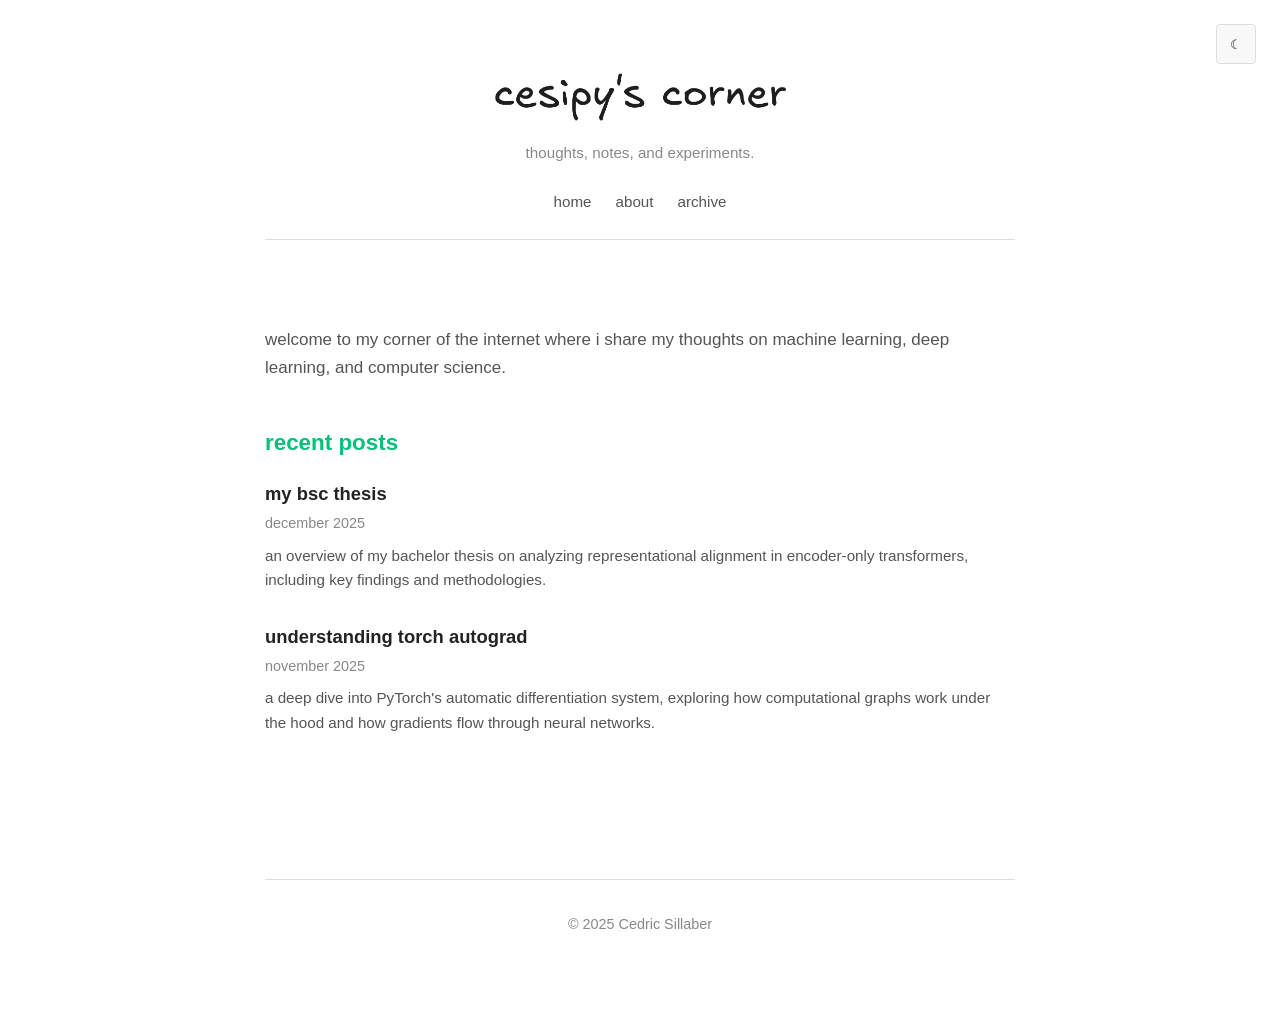
==== index.html @ 5516c19c "add cloudflare tracking" ====
<!DOCTYPE html>
<html lang="en">
<head>
    <meta charset="UTF-8">
    <meta name="viewport" content="width=device-width, initial-scale=1.0">
    <title>Cesipy's Corner</title>
    <link rel="stylesheet" href="./styles.css">
</head>
<body>
  <button class="theme-toggle" id="theme-toggle" aria-label="Toggle dark mode">☾</button>

  <header>
    <img src="./assets/cesipis_corner_black_text.png" alt="Cesipy's Corner Logo" class="logo-light">
    <img src="./assets/cesipis_corner_white_text.png" alt="Cesipy's Corner Logo" class="logo-dark">
    <p>thoughts, notes, and experiments.</p>
    <nav>
      <a href="index.html">home</a>
      <a href="about.html">about</a>
      <a href="archive.html">archive</a>
    </nav>
    <hr>
  </header>

  <main>
    <p>welcome to my corner of the internet where i share my thoughts on machine learning, deep learning, and computer science.</p>

    <h2>recent posts</h2>

    <ul class="post-list">
      <li>
        <h3 class="post-title">
          <a href="posts/bachelor-thesis.html">my bsc thesis</a>
        </h3>
        <div class="post-meta">december 2025</div>
        <p class="post-excerpt">an overview of my bachelor thesis on analyzing representational alignment in encoder-only transformers, including key findings and methodologies.</p>
      </li>
      <li>
        <h3 class="post-title">
          <a href="posts/torch-autograd.html">understanding torch autograd</a>
        </h3>
        <div class="post-meta">november 2025</div>
        <p class="post-excerpt">a deep dive into PyTorch's automatic differentiation system, exploring how computational graphs work under the hood and how gradients flow through neural networks.</p>
      </li>
    </ul>
  </main>

  <footer>
    <p>© 2025 Cedric Sillaber</p>
  </footer>

  <script>
    // Dark mode toggle
    const themeToggle = document.getElementById('theme-toggle');
    const body = document.body;

    // Check for saved theme preference or default to system preference
    const currentTheme = localStorage.getItem('theme');
    if (currentTheme) {
      body.classList.add(currentTheme);
      themeToggle.textContent = currentTheme === 'dark-mode' ? '☀' : '☾';
    }

    themeToggle.addEventListener('click', () => {
      if (body.classList.contains('dark-mode')) {
        body.classList.remove('dark-mode');
        body.classList.add('light-mode');
        themeToggle.textContent = '☾';
        localStorage.setItem('theme', 'light-mode');
      } else {
        body.classList.remove('light-mode');
        body.classList.add('dark-mode');
        themeToggle.textContent = '☀';
        localStorage.setItem('theme', 'dark-mode');
      }
    });
  </script>

  <!-- Cloudflare Web Analytics -->
  <script defer src='https://static.cloudflareinsights.com/beacon.min.js' data-cf-beacon='{"token": "4607e4d2628345e4b4735caaa83aba09"}'></script>
  <!-- End Cloudflare Web Analytics -->
</body>
</html>
---- styles.css ----
:root {
  --accent-color: #06c078;
  --accent-hover: #059760;
  --text-primary: #222;
  --text-secondary: #555;
  --text-meta: #888;
  --border-light: #ddd;
  --bg-white: #ffffff;
  --bg-subtle: #f8f8f8;
  --code-bg: #f5f5f5;
}

@media (prefers-color-scheme: dark) {
  :root {
    --text-primary: #e5e5e5;
    --text-secondary: #aaa;
    --text-meta: #888;
    --border-light: #444;
    --bg-white: #1a1a1a;
    --bg-subtle: #252525;
    --code-bg: #2a2a2a;
  }
}

/* Manual dark mode toggle */
body.dark-mode {
  --text-primary: #e5e5e5;
  --text-secondary: #aaa;
  --text-meta: #888;
  --border-light: #444;
  --bg-white: #1a1a1a;
  --bg-subtle: #252525;
  --code-bg: #2a2a2a;
}

body.light-mode {
  --text-primary: #222;
  --text-secondary: #555;
  --text-meta: #888;
  --border-light: #ddd;
  --bg-white: #ffffff;
  --bg-subtle: #f8f8f8;
  --code-bg: #f5f5f5;
}

/* =====================================================
   BASE TYPOGRAPHY & LAYOUT
   ===================================================== */
body {
  font-family: -apple-system, BlinkMacSystemFont, 'Segoe UI', 'Helvetica', 'Arial', sans-serif;
  font-size: 17px;
  line-height: 1.7;
  color: var(--text-primary);
  background: var(--bg-white);
  max-width: 750px;
  margin: 0 auto;
  padding: 2rem 2rem 4rem;
}

@media (max-width: 768px) {
  body {
    font-size: 16px;
    padding: 1.5rem 1.25rem 3rem;
  }
}

/* =====================================================
   HEADER
   ===================================================== */
.logo-dark {
  display: none;
}

.logo-light {
  display: block;
  margin: 0 auto;
}

@media (prefers-color-scheme: dark) {
  .logo-dark {
    display: block;
    margin: 0 auto;
  }
  .logo-light {
    display: none;
  }
}

/* Manual dark mode logo switching */
body.dark-mode .logo-dark {
  display: block;
  margin: 0 auto;
}

body.dark-mode .logo-light {
  display: none;
}

body.light-mode .logo-dark {
  display: none;
}

body.light-mode .logo-light {
  display: block;
  margin: 0 auto;
}

header {
  padding: 2rem 0 1.5rem;
  text-align: center;
}

header img {
  max-width: 300px !important;
  width: 100% !important;
  background: var(--bg-white);
}

header p {
  font-size: 0.95rem;
  color: var(--text-meta);
  margin: 1rem 0 1.5rem;
}

header nav {
  display: flex;
  gap: 1.5rem;
  justify-content: center;
  align-items: center;
  flex-wrap: wrap;
  font-size: 0.95rem;
  margin-bottom: 1.5rem;
}

header nav a {
  color: var(--text-secondary);
  text-decoration: none;
  transition: color 0.2s ease;
}

header nav a:hover {
  color: var(--accent-color);
}

header hr {
  border: none;
  height: 1px;
  background: var(--border-light);
  margin: 0;
}

/* Dark mode toggle button */
.theme-toggle {
  position: fixed;
  top: 1.5rem;
  right: 1.5rem;
  background: var(--bg-subtle);
  border: 1px solid var(--border-light);
  border-radius: 4px;
  width: 40px;
  height: 40px;
  display: flex;
  align-items: center;
  justify-content: center;
  cursor: pointer;
  transition: all 0.2s ease;
  z-index: 1000;
  color: var(--text-primary);
}

.theme-toggle:hover {
  background: var(--accent-color);
  border-color: var(--accent-color);
  color: white;
}

@media (max-width: 768px) {
  .theme-toggle {
    top: 1rem;
    right: 1rem;
    width: 36px;
    height: 36px;
  }
}

/* =====================================================
   MAIN CONTENT
   ===================================================== */
main {
  padding: 2.5rem 0 3rem;
}

main > p:first-child {
  color: var(--text-secondary);
  margin-bottom: 2.5rem;
}

/* Typography */
h1, h2, h3, h4, h5, h6 {
  font-weight: 600;
  color: var(--text-primary);
  margin-top: 2em;
  margin-bottom: 0.75em;
  line-height: 1.3;
}

h1 {
  font-size: 1.8rem;
  margin-top: 0;
  margin-bottom: 0.5em;
}

h2 {
  font-size: 1.4rem;
  margin-top: 2em;
  color: var(--accent-color);
}

h3 {
  font-size: 1.2rem;
}

h4 {
  font-size: 1.05rem;
}

@media (max-width: 768px) {
  h1 { font-size: 1.6rem; }
  h2 { font-size: 1.3rem; }
}

/* Links */
a {
  color: var(--accent-color);
  text-decoration: none;
}

a:hover {
  text-decoration: underline;
}

main p {
  margin: 1.25em 0;
}

/* =====================================================
   POST LIST
   ===================================================== */
.post-list {
  list-style: none;
  padding: 0;
  margin: 1.5rem 0 0;
}

.post-list li {
  margin-bottom: 2rem;
}

.post-title {
  font-size: 1.15rem;
  font-weight: 600;
  line-height: 1.4;
  margin: 0 0 0.25rem;
}

.post-title a {
  color: var(--text-primary);
}

.post-title a:hover {
  color: var(--accent-color);
  text-decoration: none;
}

.post-meta {
  font-size: 0.9rem;
  color: var(--text-meta);
  margin-bottom: 0.5rem;
}

.post-excerpt {
  color: var(--text-secondary);
  font-size: 0.95rem;
  line-height: 1.6;
  margin: 0;
}

/* =====================================================
   ABOUT PAGE
   ===================================================== */
.profile-container {
  display: flex;
  gap: 2rem;
  align-items: flex-start;
  margin: 1.5rem 0 2rem;
}

.profile-img {
  border-radius: 4px;
  max-width: 150px;
  min-width: 150px;
  height: auto;
}

.intro {
  flex: 1;
}

.intro p {
  line-height: 1.7;
}

.intro ul {
  list-style: none;
  padding: 0;
  margin: 1rem 0;
}

.intro ul li {
  margin: 0.5rem 0;
}

.link-list li {
  padding-left: 1.2rem;
  position: relative;
}

.link-list li::before {
  content: '→';
  position: absolute;
  left: 0;
  color: var(--accent-color);
}

@media (max-width: 600px) {
  .profile-container {
    flex-direction: column;
    align-items: center;
    text-align: center;
  }

  .profile-img {
    max-width: 140px;
    min-width: 140px;
  }

  .intro ul li {
    text-align: left;
  }
}

/* =====================================================
   FOOTER
   ===================================================== */
footer {
  margin-top: 4rem;
  padding: 2rem 0 2rem;
  border-top: 1px solid var(--border-light);
  text-align: center;
}

footer p {
  font-size: 0.9rem;
  color: var(--text-meta);
  margin: 0;
}

/* =====================================================
   BLOG POST CONTENT
   ===================================================== */
article {
  margin: 0;
}

/* Code */
code {
  font-family: 'Monaco', 'Consolas', 'Courier New', monospace;
  font-size: 0.9em;
  background: var(--code-bg);
  padding: 0.15em 0.35em;
  border-radius: 3px;
}

pre {
  background: var(--bg-subtle) !important;
  border: 1px solid var(--border-light) !important;
  border-radius: 4px !important;
  padding: 1rem !important;
  overflow-x: auto;
  margin: 1.5em 0 !important;
  line-height: 1.5;
}

pre code {
  background: none !important;
  padding: 0 !important;
  font-size: 0.85rem;
  box-shadow: none !important;
}

/* Prism syntax highlighting overrides */
pre[class*="language-"] {
  background: var(--bg-subtle) !important;
  border: 1px solid var(--border-light) !important;
}

@media (prefers-color-scheme: dark) {
  pre[class*="language-"] {
    background: var(--bg-subtle) !important;
  }

  /* Adjust Prism colors for dark mode */
  .token.comment,
  .token.prolog,
  .token.doctype,
  .token.cdata {
    color: #999 !important;
  }

  .token.punctuation {
    color: #ccc !important;
  }

  .token.property,
  .token.tag,
  .token.boolean,
  .token.number,
  .token.constant,
  .token.symbol,
  .token.deleted {
    color: #f08d49 !important;
  }

  .token.selector,
  .token.attr-name,
  .token.string,
  .token.char,
  .token.builtin,
  .token.inserted {
    color: #7ec699 !important;
  }

  .token.operator,
  .token.entity,
  .token.url,
  .language-css .token.string,
  .style .token.string {
    color: #67cdcc !important;
  }

  .token.atrule,
  .token.attr-value,
  .token.keyword {
    color: #cc99cd !important;
  }

  .token.function,
  .token.class-name {
    color: #f8c555 !important;
  }
}

/* Blockquotes */
blockquote {
  border-left: 3px solid var(--border-light);
  padding-left: 1.5rem;
  margin: 1.5em 0;
  color: var(--text-secondary);
}

/* Lists */
ul, ol {
  margin: 1em 0;
  padding-left: 2em;
}

li {
  margin: 0.35em 0;
}

/* Images */
article img {
  max-width: 100%;
  height: auto;
  display: block;
  margin: 2rem auto;
}

/* Tables */
table {
  width: 100%;
  border-collapse: collapse;
  margin: 1.5em 0;
  font-size: 0.95rem;
}

th, td {
  padding: 0.6rem 0.75rem;
  text-align: left;
  border-bottom: 1px solid var(--border-light);
}

th {
  font-weight: 600;
}

/* Horizontal rules */
hr {
  border: none;
  height: 1px;
  background: var(--border-light);
  margin: 2.5rem 0;
}

/* =====================================================
   ARCHIVE PAGE
   ===================================================== */
.archive-list {
  list-style: none;
  padding: 0;
  margin: 1.5rem 0 3rem;
}

.archive-list li {
  margin: 0.75rem 0;
  display: flex;
  gap: 1.5rem;
  align-items: baseline;
}

.archive-date {
  font-size: 0.9rem;
  color: var(--text-meta);
  min-width: 80px;
  flex-shrink: 0;
}
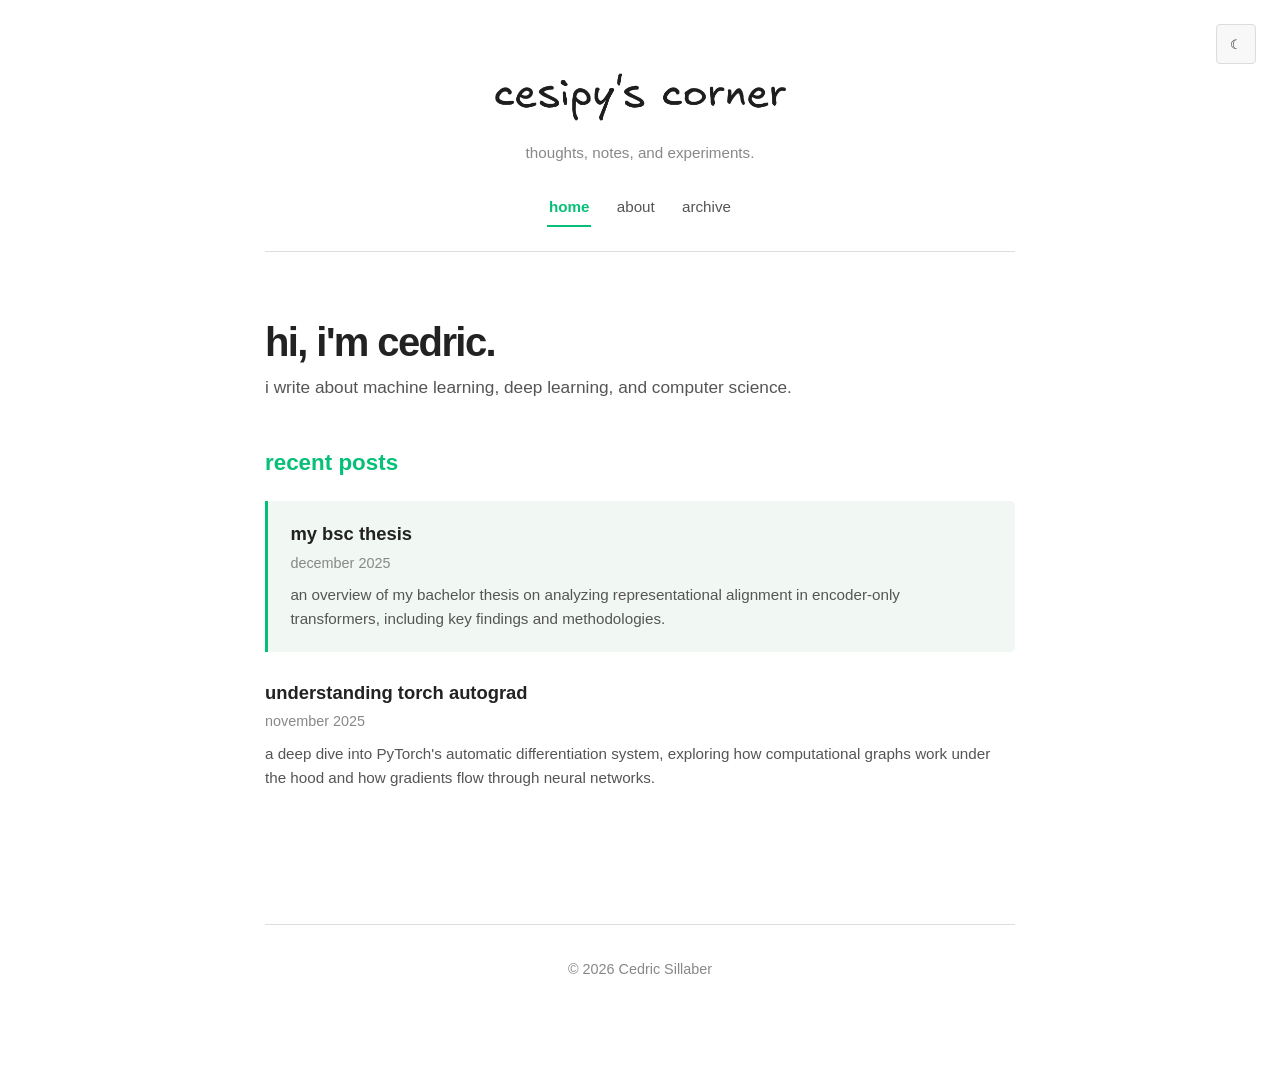
==== commit 8b5bbd23: "update webiste style" ====
--- a/index.html
+++ b/index.html
@@ -5,6 +5,9 @@
     <meta name="viewport" content="width=device-width, initial-scale=1.0">
     <title>Cesipy's Corner</title>
     <link rel="stylesheet" href="./styles.css">
+    <script defer src="./cursor-glow.js"></script>
+    <link rel="canonical" href="https://cesipy.github.io/">
+    <meta name="google-site-verification" content="-gZW8xuaeFI383k-vrUOsY-yexGd0S3ixxTPkyID098" />
 </head>
 <body>
   <button class="theme-toggle" id="theme-toggle" aria-label="Toggle dark mode">☾</button>
@@ -14,7 +17,7 @@
     <img src="./assets/cesipis_corner_white_text.png" alt="Cesipy's Corner Logo" class="logo-dark">
     <p>thoughts, notes, and experiments.</p>
     <nav>
-      <a href="index.html">home</a>
+      <a href="index.html" aria-current="page">home</a>
       <a href="about.html">about</a>
       <a href="archive.html">archive</a>
     </nav>
@@ -22,12 +25,15 @@
   </header>
 
   <main>
-    <p>welcome to my corner of the internet where i share my thoughts on machine learning, deep learning, and computer science.</p>
+    <section class="home-intro" aria-labelledby="home-title">
+      <h1 id="home-title">hi, i'm cedric.</h1>
+      <p>i write about machine learning, deep learning, and computer science.</p>
+    </section>
 
     <h2>recent posts</h2>
 
     <ul class="post-list">
-      <li>
+      <li class="featured-post">
         <h3 class="post-title">
           <a href="posts/bachelor-thesis.html">my bsc thesis</a>
         </h3>
@@ -45,7 +51,7 @@
   </main>
 
   <footer>
-    <p>© 2025 Cedric Sillaber</p>
+    <p>© 2026 Cedric Sillaber</p>
   </footer>
 
   <script>
@@ -79,4 +85,4 @@
   <script defer src='https://static.cloudflareinsights.com/beacon.min.js' data-cf-beacon='{"token": "4607e4d2628345e4b4735caaa83aba09"}'></script>
   <!-- End Cloudflare Web Analytics -->
 </body>
-</html>+</html>
--- a/styles.css
+++ b/styles.css
@@ -8,6 +8,7 @@
   --border-light: #ddd;
   --bg-white: #ffffff;
   --bg-subtle: #f8f8f8;
+  --bg-featured: #f1f7f3;
   --code-bg: #f5f5f5;
 }
 
@@ -19,6 +20,7 @@
     --border-light: #444;
     --bg-white: #1a1a1a;
     --bg-subtle: #252525;
+    --bg-featured: #202d27;
     --code-bg: #2a2a2a;
   }
 }
@@ -31,6 +33,7 @@
   --border-light: #444;
   --bg-white: #1a1a1a;
   --bg-subtle: #252525;
+  --bg-featured: #202d27;
   --code-bg: #2a2a2a;
 }
 
@@ -41,6 +44,7 @@
   --border-light: #ddd;
   --bg-white: #ffffff;
   --bg-subtle: #f8f8f8;
+  --bg-featured: #f1f7f3;
   --code-bg: #f5f5f5;
 }
 
@@ -135,12 +139,21 @@
 
 header nav a {
   color: var(--text-secondary);
+  padding: 0.3rem 0.1rem;
+  border-bottom: 2px solid transparent;
   text-decoration: none;
-  transition: color 0.2s ease;
+  transition: color 0.2s ease, border-color 0.2s ease;
+}
+
+header nav a[aria-current="page"] {
+  color: var(--accent-color);
+  border-bottom-color: var(--accent-color);
+  font-weight: 600;
 }
 
 header nav a:hover {
-  color: var(--accent-color);
+  color: var(--accent-hover);
+  border-bottom-color: var(--accent-hover);
 }
 
 header hr {
@@ -172,7 +185,8 @@
 .theme-toggle:hover {
   background: var(--accent-color);
   border-color: var(--accent-color);
-  color: white;
+  color: var(--bg-white);
+  transform: rotate(12deg);
 }
 
 @media (max-width: 768px) {
@@ -194,6 +208,48 @@
 main > p:first-child {
   color: var(--text-secondary);
   margin-bottom: 2.5rem;
+}
+
+.home-intro {
+  margin: 0 0 2.5rem;
+}
+
+.home-intro h1 {
+  font-size: clamp(2rem, 5vw, 2.5rem);
+  letter-spacing: -0.04em;
+  margin-bottom: 0.35rem;
+}
+
+.home-intro p {
+  color: var(--text-secondary);
+  font-size: 1.08rem;
+  margin: 0;
+}
+
+.home-intro,
+.home-intro + h2,
+.home-intro ~ .post-list {
+  animation: rise-in 0.55s ease-out both;
+}
+
+.home-intro + h2 {
+  animation-delay: 0.08s;
+}
+
+.home-intro ~ .post-list {
+  animation-delay: 0.16s;
+}
+
+@keyframes rise-in {
+  from {
+    opacity: 0;
+    transform: translateY(10px);
+  }
+
+  to {
+    opacity: 1;
+    transform: translateY(0);
+  }
 }
 
 /* Typography */
@@ -237,6 +293,7 @@
 }
 
 a:hover {
+  color: var(--accent-hover);
   text-decoration: underline;
 }
 
@@ -254,7 +311,37 @@
 }
 
 .post-list li {
-  margin-bottom: 2rem;
+  margin: 0;
+  padding: 1.35rem 0;
+  border-bottom: 1px solid var(--border-light);
+}
+
+.post-list li:first-child {
+  padding-top: 0;
+}
+
+.post-list li:last-child {
+  border-bottom: 0;
+}
+
+.post-list li.featured-post {
+  margin: 0 0 0.25rem;
+  padding: 1.25rem 1.4rem;
+  border: 0;
+  border-left: 3px solid var(--accent-color);
+  border-radius: 0 5px 5px 0;
+  background: var(--bg-featured);
+  transition: transform 0.25s ease, box-shadow 0.25s ease;
+}
+
+.post-list li.featured-post:hover,
+.post-list li.featured-post:focus-within {
+  transform: translateY(-3px);
+  box-shadow: 0 10px 24px rgba(0, 0, 0, 0.1);
+}
+
+.post-list li.featured-post + li {
+  padding-top: 1.5rem;
 }
 
 .post-title {
@@ -266,11 +353,25 @@
 
 .post-title a {
   color: var(--text-primary);
+  display: inline-block;
+  transition: color 0.2s ease, transform 0.2s ease;
 }
 
 .post-title a:hover {
-  color: var(--accent-color);
+  color: var(--accent-hover);
   text-decoration: none;
+}
+
+.post-list li:not(.featured-post) .post-title a:hover,
+.post-list li:not(.featured-post) .post-title a:focus-visible {
+  transform: translateX(4px);
+}
+
+.post-title a:focus-visible,
+header nav a:focus-visible {
+  outline: 2px solid var(--accent-color);
+  outline-offset: 4px;
+  border-radius: 2px;
 }
 
 .post-meta {
@@ -334,6 +435,14 @@
 }
 
 @media (max-width: 600px) {
+  .home-intro h1 {
+    font-size: 2rem;
+  }
+
+  .post-list li.featured-post {
+    padding: 1rem 1.1rem;
+  }
+
   .profile-container {
     flex-direction: column;
     align-items: center;
@@ -534,4 +643,51 @@
   color: var(--text-meta);
   min-width: 80px;
   flex-shrink: 0;
-}+}
+
+@media (prefers-reduced-motion: reduce) {
+  .home-intro,
+  .home-intro + h2,
+  .home-intro ~ .post-list {
+    animation: none;
+  }
+
+  .theme-toggle,
+  .post-list li.featured-post,
+  .post-title a {
+    transition: none;
+  }
+
+  .theme-toggle:hover,
+  .post-list li.featured-post:hover,
+  .post-list li.featured-post:focus-within,
+  .post-list li:not(.featured-post) .post-title a:hover,
+  .post-list li:not(.featured-post) .post-title a:focus-visible {
+    transform: none;
+  }
+}
+
+@media (hover: hover) and (pointer: fine) and (prefers-reduced-motion: no-preference) {
+  body {
+    isolation: isolate;
+  }
+
+  .cursor-glow {
+    position: fixed;
+    top: 0;
+    left: 0;
+    z-index: -1;
+    width: 144px;
+    height: 144px;
+    border-radius: 50%;
+    background: radial-gradient(circle, rgba(6, 192, 120, 0.12) 0%, rgba(6, 192, 120, 0.06) 38%, rgba(6, 192, 120, 0) 74%);
+    opacity: 0;
+    pointer-events: none;
+    transition: opacity 220ms ease;
+    will-change: transform, opacity;
+  }
+
+  .cursor-glow.is-visible {
+    opacity: 1;
+  }
+}
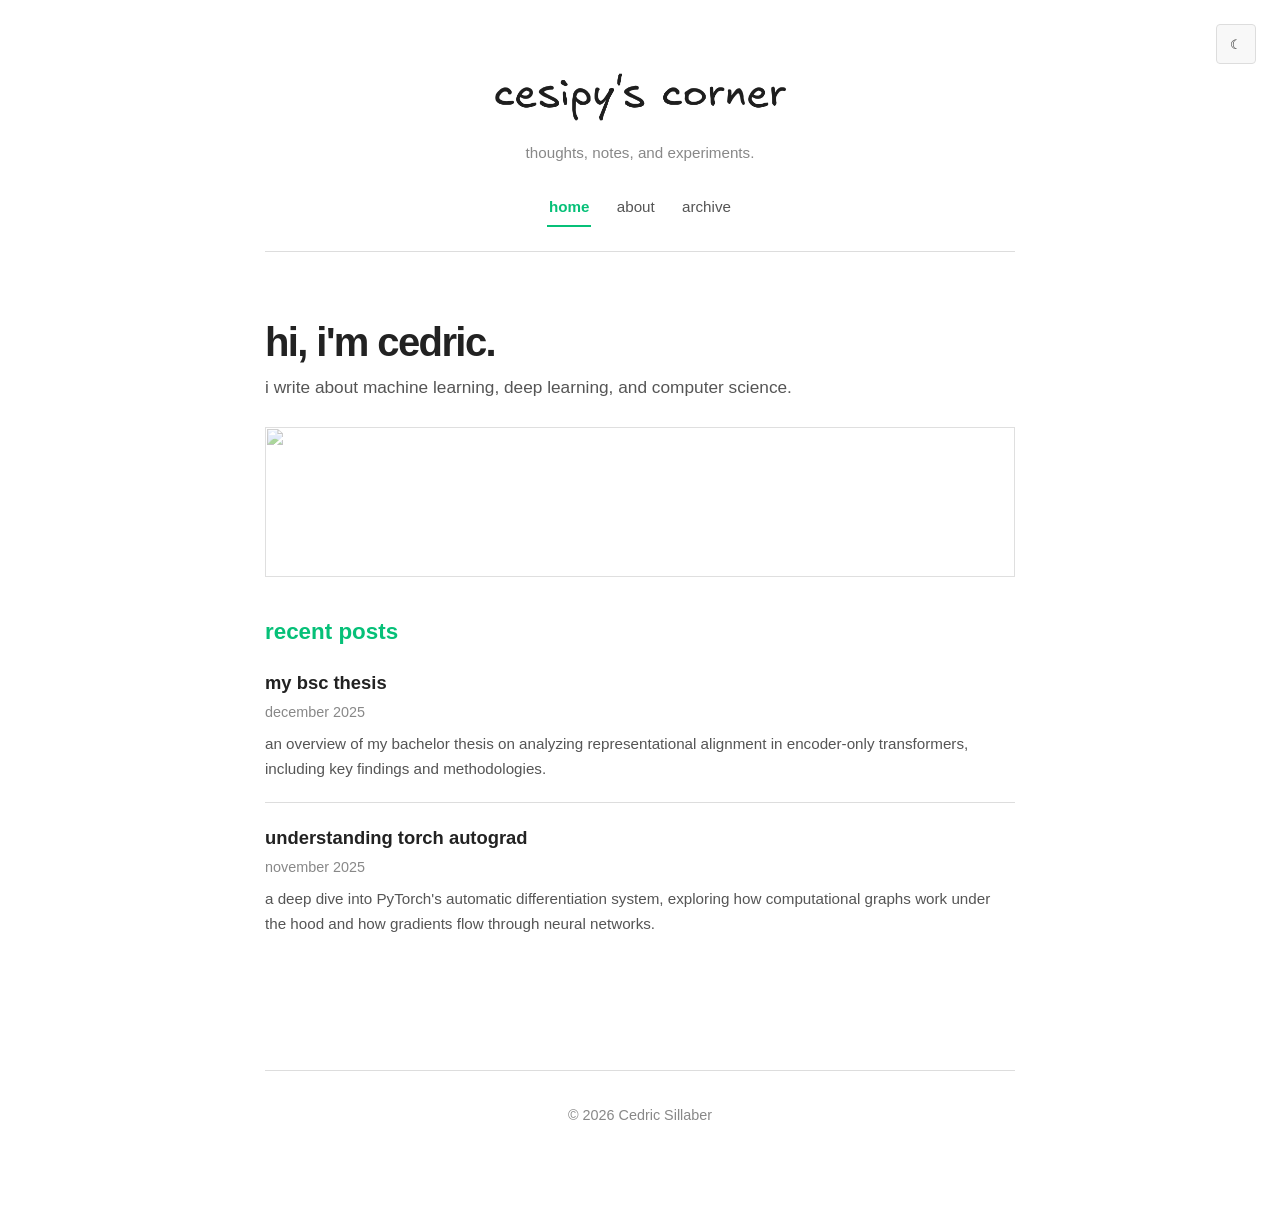
==== commit 8caa3373: "update with mountain sketches" ====
--- a/index.html
+++ b/index.html
@@ -5,7 +5,6 @@
     <meta name="viewport" content="width=device-width, initial-scale=1.0">
     <title>Cesipy's Corner</title>
     <link rel="stylesheet" href="./styles.css">
-    <script defer src="./cursor-glow.js"></script>
     <link rel="canonical" href="https://cesipy.github.io/">
     <meta name="google-site-verification" content="-gZW8xuaeFI383k-vrUOsY-yexGd0S3ixxTPkyID098" />
 </head>
@@ -28,12 +27,13 @@
     <section class="home-intro" aria-labelledby="home-title">
       <h1 id="home-title">hi, i'm cedric.</h1>
       <p>i write about machine learning, deep learning, and computer science.</p>
+      <img class="mountain-sketch" src="./assets/mountains/home.png" alt="" aria-hidden="true" width="2172" height="724">
     </section>
 
     <h2>recent posts</h2>
 
     <ul class="post-list">
-      <li class="featured-post">
+      <li>
         <h3 class="post-title">
           <a href="posts/bachelor-thesis.html">my bsc thesis</a>
         </h3>
--- a/styles.css
+++ b/styles.css
@@ -8,7 +8,6 @@
   --border-light: #ddd;
   --bg-white: #ffffff;
   --bg-subtle: #f8f8f8;
-  --bg-featured: #f1f7f3;
   --code-bg: #f5f5f5;
 }
 
@@ -20,7 +19,6 @@
     --border-light: #444;
     --bg-white: #1a1a1a;
     --bg-subtle: #252525;
-    --bg-featured: #202d27;
     --code-bg: #2a2a2a;
   }
 }
@@ -33,7 +31,6 @@
   --border-light: #444;
   --bg-white: #1a1a1a;
   --bg-subtle: #252525;
-  --bg-featured: #202d27;
   --code-bg: #2a2a2a;
 }
 
@@ -44,7 +41,6 @@
   --border-light: #ddd;
   --bg-white: #ffffff;
   --bg-subtle: #f8f8f8;
-  --bg-featured: #f1f7f3;
   --code-bg: #f5f5f5;
 }
 
@@ -226,6 +222,58 @@
   margin: 0;
 }
 
+.mountain-sketch {
+  display: block;
+  width: 100%;
+  height: clamp(95px, 18vw, 150px);
+  margin: 1.5rem 0 0;
+  object-fit: cover;
+  object-position: center 70%;
+  opacity: 0.5;
+  pointer-events: none;
+}
+
+.post-sketch,
+.not-found-sketch {
+  display: block;
+  width: 100%;
+  height: clamp(70px, 13vw, 115px);
+  margin: 1.5rem auto 0;
+  object-fit: cover;
+  object-position: center 70%;
+  opacity: 0.45;
+  pointer-events: none;
+}
+
+.not-found-sketch {
+  max-width: 650px;
+  height: clamp(65px, 11vw, 100px);
+  margin-top: 1rem;
+}
+
+@media (prefers-color-scheme: dark) {
+  .mountain-sketch,
+  .post-sketch,
+  .not-found-sketch {
+    filter: invert(1);
+    opacity: 0.4;
+  }
+}
+
+body.dark-mode .mountain-sketch,
+body.dark-mode .post-sketch,
+body.dark-mode .not-found-sketch {
+  filter: invert(1);
+  opacity: 0.4;
+}
+
+body.light-mode .mountain-sketch,
+body.light-mode .post-sketch,
+body.light-mode .not-found-sketch {
+  filter: none;
+  opacity: 0.5;
+}
+
 .home-intro,
 .home-intro + h2,
 .home-intro ~ .post-list {
@@ -234,6 +282,11 @@
 
 .home-intro + h2 {
   animation-delay: 0.08s;
+  margin-top: 1rem;
+}
+
+.mountain-sketch + h2 {
+  margin-top: 1rem;
 }
 
 .home-intro ~ .post-list {
@@ -324,26 +377,6 @@
   border-bottom: 0;
 }
 
-.post-list li.featured-post {
-  margin: 0 0 0.25rem;
-  padding: 1.25rem 1.4rem;
-  border: 0;
-  border-left: 3px solid var(--accent-color);
-  border-radius: 0 5px 5px 0;
-  background: var(--bg-featured);
-  transition: transform 0.25s ease, box-shadow 0.25s ease;
-}
-
-.post-list li.featured-post:hover,
-.post-list li.featured-post:focus-within {
-  transform: translateY(-3px);
-  box-shadow: 0 10px 24px rgba(0, 0, 0, 0.1);
-}
-
-.post-list li.featured-post + li {
-  padding-top: 1.5rem;
-}
-
 .post-title {
   font-size: 1.15rem;
   font-weight: 600;
@@ -362,8 +395,8 @@
   text-decoration: none;
 }
 
-.post-list li:not(.featured-post) .post-title a:hover,
-.post-list li:not(.featured-post) .post-title a:focus-visible {
+.post-list li .post-title a:hover,
+.post-list li .post-title a:focus-visible {
   transform: translateX(4px);
 }
 
@@ -394,7 +427,12 @@
   display: flex;
   gap: 2rem;
   align-items: flex-start;
-  margin: 1.5rem 0 2rem;
+  margin: 1.5rem 0 0;
+}
+
+.about-sketch {
+  height: clamp(75px, 14vw, 115px);
+  margin: 0.25rem 0 1.5rem;
 }
 
 .profile-img {
@@ -437,10 +475,6 @@
 @media (max-width: 600px) {
   .home-intro h1 {
     font-size: 2rem;
-  }
-
-  .post-list li.featured-post {
-    padding: 1rem 1.1rem;
   }
 
   .profile-container {
@@ -653,41 +687,13 @@
   }
 
   .theme-toggle,
-  .post-list li.featured-post,
   .post-title a {
     transition: none;
   }
 
   .theme-toggle:hover,
-  .post-list li.featured-post:hover,
-  .post-list li.featured-post:focus-within,
-  .post-list li:not(.featured-post) .post-title a:hover,
-  .post-list li:not(.featured-post) .post-title a:focus-visible {
+  .post-list li .post-title a:hover,
+  .post-list li .post-title a:focus-visible {
     transform: none;
   }
 }
-
-@media (hover: hover) and (pointer: fine) and (prefers-reduced-motion: no-preference) {
-  body {
-    isolation: isolate;
-  }
-
-  .cursor-glow {
-    position: fixed;
-    top: 0;
-    left: 0;
-    z-index: -1;
-    width: 144px;
-    height: 144px;
-    border-radius: 50%;
-    background: radial-gradient(circle, rgba(6, 192, 120, 0.12) 0%, rgba(6, 192, 120, 0.06) 38%, rgba(6, 192, 120, 0) 74%);
-    opacity: 0;
-    pointer-events: none;
-    transition: opacity 220ms ease;
-    will-change: transform, opacity;
-  }
-
-  .cursor-glow.is-visible {
-    opacity: 1;
-  }
-}
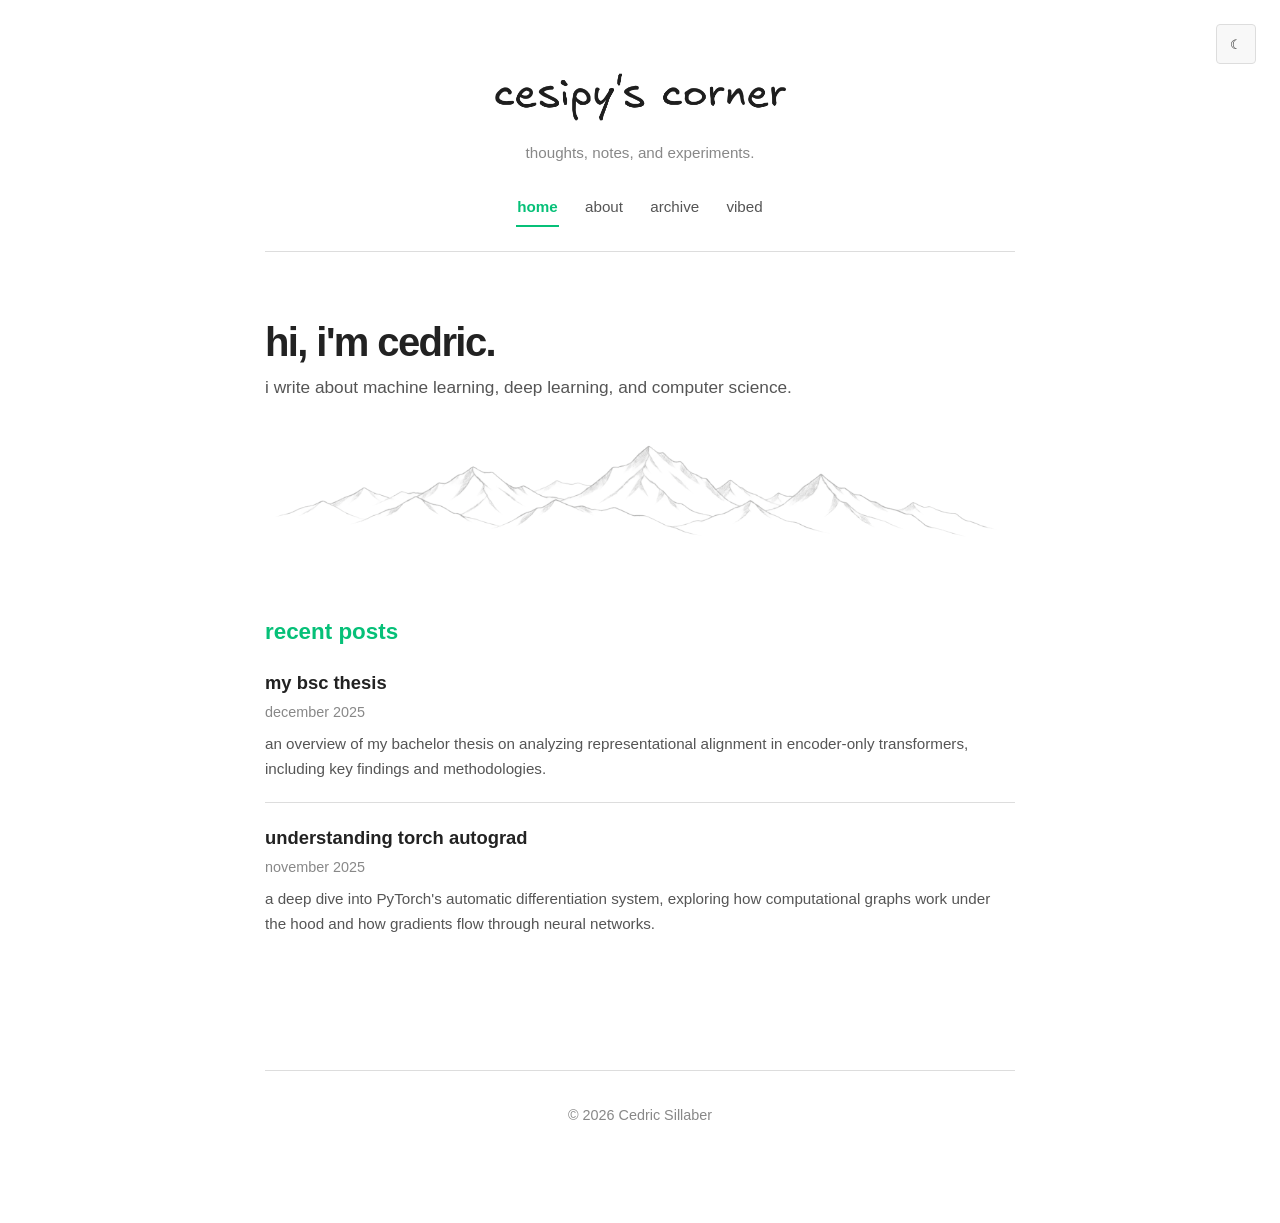
==== commit 30f540b6: "add mountain vibes" ====
--- a/index.html
+++ b/index.html
@@ -19,6 +19,7 @@
       <a href="index.html" aria-current="page">home</a>
       <a href="about.html">about</a>
       <a href="archive.html">archive</a>
+      <a href="vibed.html">vibed</a>
     </nav>
     <hr>
   </header>
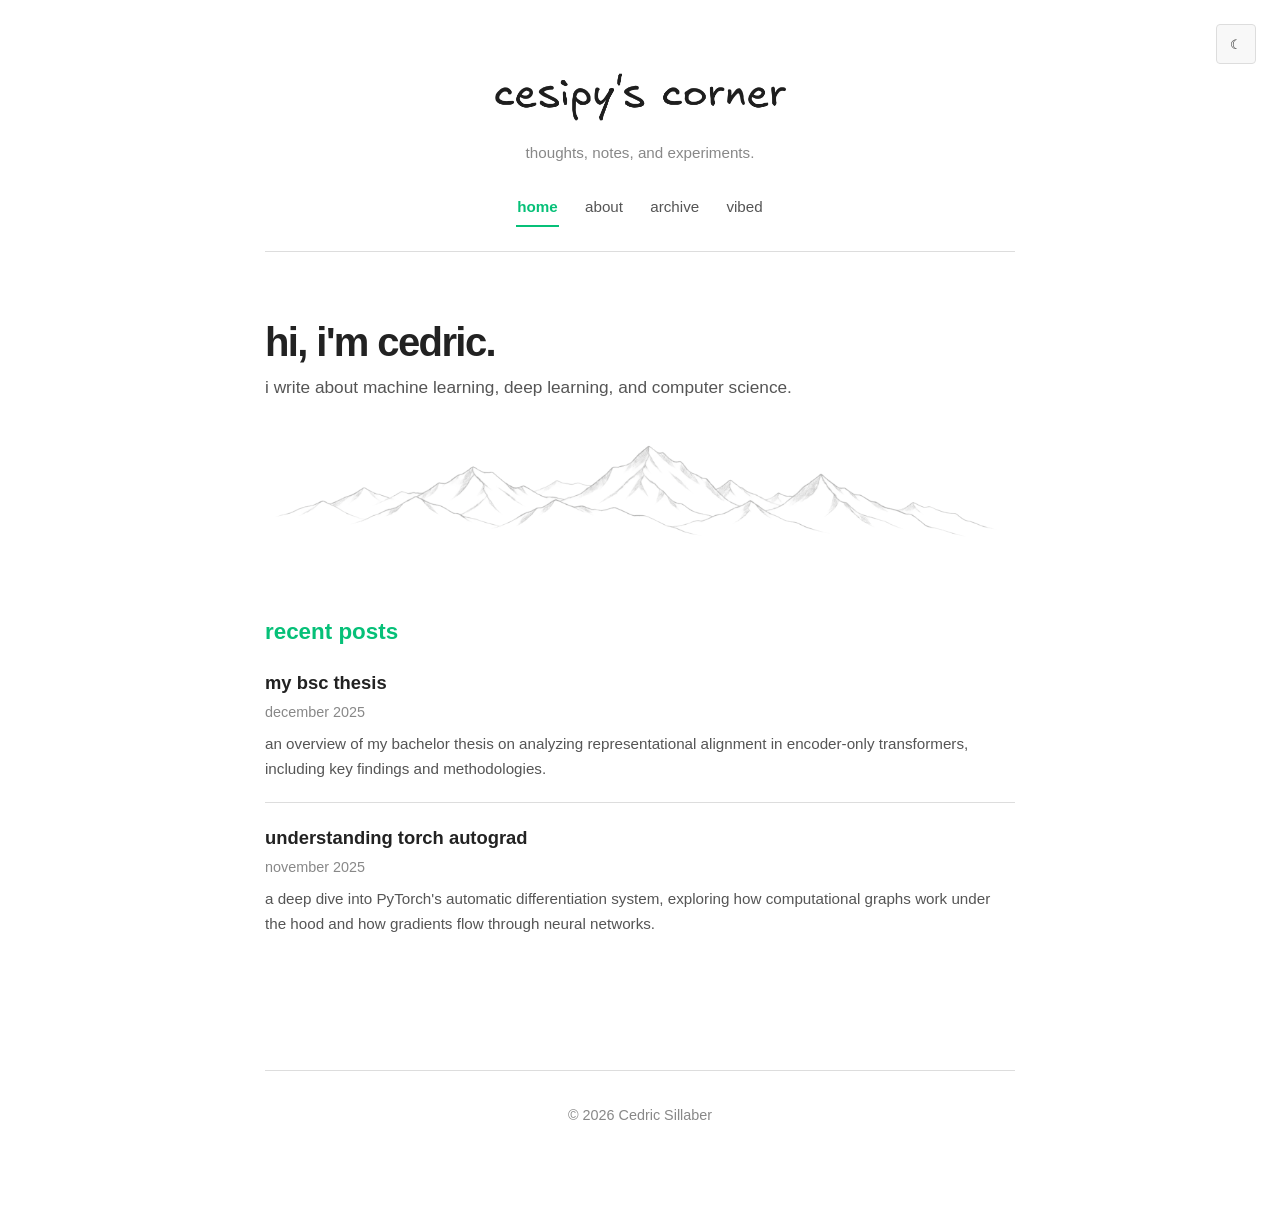
==== commit 74390169: "mountain background" ====
--- a/index.html
+++ b/index.html
@@ -7,6 +7,10 @@
     <link rel="stylesheet" href="./styles.css">
     <link rel="canonical" href="https://cesipy.github.io/">
     <meta name="google-site-verification" content="-gZW8xuaeFI383k-vrUOsY-yexGd0S3ixxTPkyID098" />
+    <link rel="stylesheet" href="/cursor-glow.css">
+    <script defer src="/cursor-glow.js"></script>
+    <link rel="stylesheet" href="/mountain-background.css">
+    <script defer src="/mountain-background.js"></script>
 </head>
 <body>
   <button class="theme-toggle" id="theme-toggle" aria-label="Toggle dark mode">☾</button>
--- a/styles.css
+++ b/styles.css
@@ -114,7 +114,6 @@
 header img {
   max-width: 300px !important;
   width: 100% !important;
-  background: var(--bg-white);
 }
 
 header p {
--- a/cursor-glow.css
+++ b/cursor-glow.css
@@ -0,0 +1,43 @@
+/* A soft cursor halo that stays behind page content and keeps native cursors. */
+.cursor-glow {
+  display: none;
+}
+
+@media (hover: hover) and (pointer: fine) and (prefers-reduced-motion: no-preference) {
+  body.cursor-glow-enabled {
+    isolation: isolate;
+  }
+
+  body.cursor-glow-enabled > .cursor-glow {
+    display: block;
+    position: fixed;
+    top: 0;
+    left: 0;
+    width: 220px;
+    height: 220px;
+    z-index: -1;
+    pointer-events: none;
+    border-radius: 50%;
+    background: radial-gradient(
+      circle,
+      rgba(6, 192, 120, 0.13) 0%,
+      rgba(6, 192, 120, 0.08) 26%,
+      rgba(6, 192, 120, 0) 70%
+    );
+    filter: blur(10px);
+    opacity: 0;
+    transform: translate3d(0, 0, 0) translate(-50%, -50%);
+    transition: opacity 240ms ease;
+    will-change: transform, opacity;
+  }
+}
+
+@media (prefers-reduced-motion: reduce), (hover: none), (pointer: coarse) {
+  body.cursor-glow-enabled {
+    isolation: auto;
+  }
+
+  body.cursor-glow-enabled > .cursor-glow {
+    display: none !important;
+  }
+}
--- a/mountain-background.css
+++ b/mountain-background.css
@@ -0,0 +1,31 @@
+/* Quiet Mountain Studio sketches behind the page, below the cursor halo. */
+body.mountain-background-enabled {
+  isolation: isolate;
+}
+
+body.mountain-background-enabled > .mountain-background {
+  position: fixed;
+  inset: 0;
+  width: 100vw;
+  height: 100vh;
+  z-index: -2;
+  opacity: .20;
+  pointer-events: none;
+}
+
+@media (prefers-color-scheme: dark) {
+  body.mountain-background-enabled:not(.light-mode) > .mountain-background {
+    filter: invert(1);
+    opacity: .18;
+  }
+}
+
+body.dark-mode.mountain-background-enabled > .mountain-background {
+  filter: invert(1);
+  opacity: .18;
+}
+
+body.light-mode.mountain-background-enabled > .mountain-background {
+  filter: none;
+  opacity: .20;
+}
